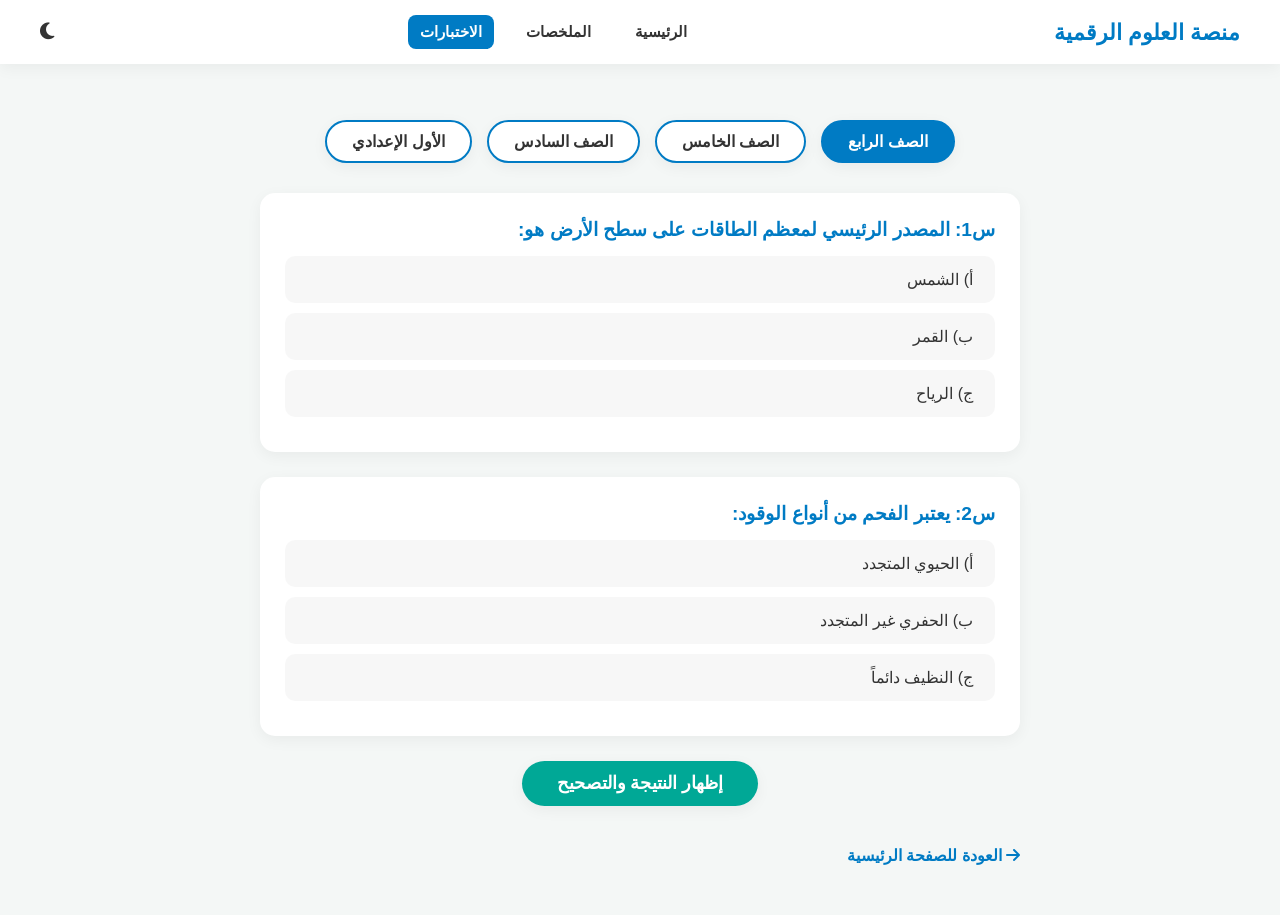
==== exams.html @ 0059476b "Create exams.html" ====
<!DOCTYPE html>
<html lang="ar" dir="rtl">
<head>
    <meta charset="UTF-8">
    <meta name="viewport" content="width=device-width, initial-scale=1.0">
    <title>الاختبارات الإلكترونية - منصة العلوم</title>
    <link rel="stylesheet" href="https://cdnjs.cloudflare.com/ajax/libs/font-awesome/6.4.0/css/all.min.css">
    <link rel="stylesheet" href="style.css">
    <style>
        .tabs-container {
            display: flex;
            justify-content: center;
            gap: 15px;
            margin: 120px auto 30px auto;
            max-width: 800px;
            padding: 0 20px;
            flex-wrap: wrap;
        }
        .tab-btn {
            background-color: var(--card-bg);
            color: var(--text-color);
            border: 2px solid var(--primary-color);
            padding: 10px 25px;
            border-radius: 50px;
            cursor: pointer;
            font-weight: bold;
            font-size: 1rem;
            transition: 0.3s;
            box-shadow: var(--shadow);
        }
        .tab-btn.active, .tab-btn:hover {
            background-color: var(--primary-color);
            color: white;
        }
        .quiz-container {
            max-width: 800px;
            margin: 0 auto 50px auto;
            padding: 0 20px;
        }
        .grade-exam {
            display: none;
        }
        .grade-exam.active {
            display: block;
        }
        .question-card {
            background-color: var(--card-bg);
            border-radius: 15px;
            padding: 25px;
            margin-bottom: 25px;
            box-shadow: var(--shadow);
        }
        .question-card h3 {
            color: var(--primary-color);
            margin-bottom: 15px;
            font-size: 1.2rem;
        }
        .options-list {
            list-style: none;
            padding: 0;
        }
        .option-item {
            background: rgba(0, 0, 0, 0.03);
            border: 2px solid transparent;
            padding: 12px 20px;
            border-radius: 10px;
            margin-bottom: 10px;
            cursor: pointer;
            transition: 0.2s;
            font-size: 1rem;
        }
        .option-item:hover {
            border-color: var(--primary-color);
        }
        .option-item.selected {
            border-color: var(--primary-color);
            background: rgba(0, 114, 206, 0.1);
        }
        .submit-btn {
            background-color: var(--accent-color);
            color: white;
            border: none;
            padding: 12px 35px;
            border-radius: 50px;
            font-size: 1.1rem;
            font-weight: bold;
            cursor: pointer;
            display: block;
            margin: 20px auto;
            box-shadow: var(--shadow);
            transition: 0.3s;
        }
        .submit-btn:hover {
            transform: translateY(-2px);
        }
        .result-box {
            display: none;
            background: var(--card-bg);
            padding: 20px;
            border-radius: 15px;
            text-align: center;
            font-size: 1.3rem;
            font-weight: bold;
            margin-top: 20px;
            box-shadow: var(--shadow);
            color: var(--primary-color);
        }
        .correct {
            background-color: #d4edda !important;
            border-color: #28a745 !important;
            color: #155724 !important;
        }
        .wrong {
            background-color: #f8d7da !important;
            border-color: #dc3545 !important;
            color: #721c24 !important;
        }
        .back-btn {
            display: inline-block;
            margin-top: 20px;
            color: var(--primary-color);
            text-decoration: none;
            font-weight: bold;
        }
        body.dark-theme .option-item {
            background: rgba(255, 255, 255, 0.05);
        }
        body.dark-theme .correct {
            background-color: #1e4620 !important;
            color: #a3e6a1 !important;
        }
        body.dark-theme .wrong {
            background-color: #58181c !important;
            color: #f8a5ac !important;
        }
    </style>
</head>
<body>

    <!-- الشريط العلوي -->
    <nav class="top-nav">
        <div class="nav-container">
            <div class="platform-name">منصة العلوم الرقمية</div>
            <div class="nav-links">
                <a href="index.html">الرئيسية</a>
                <a href="summaries.html">الملخصات</a>
                <a href="exams.html" class="active">الاختبارات</a>
            </div>
            <button id="theme-toggle" class="theme-btn"><i class="fas fa-moon"></i></button>
        </div>
    </nav>

    <!-- أزرار اختيار الصف الدراسي -->
    <div class="tabs-container">
        <button class="tab-btn active" onclick="switchGradeExam('exam4')">الصف الرابع</button>
        <button class="tab-btn" onclick="switchGradeExam('exam5')">الصف الخامس</button>
        <button class="tab-btn" onclick="switchGradeExam('exam6')">الصف السادس</button>
        <button class="tab-btn" onclick="switchGradeExam('exam1prep')">الأول الإعدادي</button>
    </div>

    <!-- حاوية الأسئلة -->
    <main class="quiz-container">

        <!-- اختبار الصف الرابع -->
        <div id="exam4" class="grade-exam active">
            <div class="question-card" data-correct="1">
                <h3>س1: المصدر الرئيسي لمعظم الطاقات على سطح الأرض هو:</h3>
                <div class="options-list">
                    <div class="option-item" onclick="selectOption(this, 1)">أ) الشمس</div>
                    <div class="option-item" onclick="selectOption(this, 2)">ب) القمر</div>
                    <div class="option-item" onclick="selectOption(this, 3)">ج) الرياح</div>
                </div>
            </div>
            <div class="question-card" data-correct="2">
                <h3>س2: يعتبر الفحم من أنواع الوقود:</h3>
                <div class="options-list">
                    <div class="option-item" onclick="selectOption(this, 1)">أ) الحيوي المتجدد</div>
                    <div class="option-item" onclick="selectOption(this, 2)">ب) الحفري غير المتجدد</div>
                    <div class="option-item" onclick="selectOption(this, 3)">ج) النظيف دائماً</div>
                </div>
            </div>
            <button class="submit-btn" onclick="checkQuiz('exam4')">إظهار النتيجة والتصحيح</button>
            <div class="result-box"></div>
        </div>

        <!-- اختبار الصف الخامس -->
        <div id="exam5" class="grade-exam">
            <div class="question-card" data-correct="3">
                <h3>س1: يقوم النبات بصنع غذائه في الأوراق من خلال عملية:</h3>
                <div class="options-list">
                    <div class="option-item" onclick="selectOption(this, 1)">أ) التنفس</div>
                    <div class="option-item" onclick="selectOption(this, 2)">ب) الهضم</div>
                    <div class="option-item" onclick="selectOption(this, 3)">ج) البناء الضوئي</div>
                </div>
            </div>
            <button class="submit-btn" onclick="checkQuiz('exam5')">إظهار النتيجة والتصحيح</button>
            <div class="result-box"></div>
        </div>

        <!-- اختبار الصف السادس -->
        <div id="exam6" class="grade-exam">
            <div class="question-card" data-correct="2">
                <h3>س1: الجزء الذي يتواجد في الخلية النباتية ولا يتواجد في الخلية الحيوانية هو:</h3>
                <div class="options-list">
                    <div class="option-item" onclick="selectOption(this, 1)">أ) النواة</div>
                    <div class="option-item" onclick="selectOption(this, 2)">ب) الجدار الخلوي</div>
                    <div class="option-item" onclick="selectOption(this, 3)">ج) الغشاء الخلوي</div>
                </div>
            </div>
            <button class="submit-btn" onclick="checkQuiz('exam6')">إظهار النتيجة والتصحيح</button>
            <div class="result-box"></div>
        </div>

        <!-- اختبار الأول الإعدادي -->
        <div id="exam1prep" class="grade-exam">
            <div class="question-card" data-correct="1">
                <h3>س1: كل ما له كتلة وحجم ويشغل حيزاً من الفراغ يُعرف بـ:</h3>
                <div class="options-list">
                    <div class="option-item" onclick="selectOption(this, 1)">أ) المادة</div>
                    <div class="option-item" onclick="selectOption(this, 2)">ب) الطاقة</div>
                    <div class="option-item" onclick="selectOption(this, 3)">ج) الكثافة</div>
                </div>
            </div>
            <button class="submit-btn" onclick="checkQuiz('exam1prep')">إظهار النتيجة والتصحيح</button>
            <div class="result-box"></div>
        </div>

        <a href="index.html" class="back-btn"><i class="fas fa-arrow-right"></i> العودة للصفحة الرئيسية</a>
    </main>

    <script src="script.js"></script>
    <script>
        function switchGradeExam(examId) {
            document.querySelectorAll('.grade-exam').forEach(el => el.classList.remove('active'));
            document.querySelectorAll('.tab-btn').forEach(btn => btn.classList.remove('active'));
            document.getElementById(examId).classList.add('active');
            event.currentTarget.classList.add('active');
        }

        function selectOption(element, index) {
            const parent = element.parentElement;
            parent.querySelectorAll('.option-item').forEach(opt => opt.classList.remove('selected'));
            element.classList.add('selected');
            element.dataset.value = index;
        }

        function checkQuiz(examId) {
            const examContainer = document.getElementById(examId);
            const questions = examContainer.querySelectorAll('.question-card');
            let score = 0;

            questions.forEach(q => {
                const correctVal = parseInt(q.dataset.correct);
                const selectedOpt = q.querySelector('.option-item.selected');
                const options = q.querySelectorAll('.option-item');

                options.forEach((opt, idx) => {
                    opt.classList.remove('correct', 'wrong');
                    if (idx + 1 === correctVal) {
                        opt.classList.add('correct');
                    }
                });

                if (selectedOpt) {
                    const userVal = parseInt(selectedOpt.dataset.value);
                    if (userVal === correctVal) {
                        score++;
                    } else {
                        selectedOpt.classList.add('wrong');
                    }
                }
            });

            const resultBox = examContainer.querySelector('.result-box');
            resultBox.style.display = 'block';
            resultBox.innerHTML = `درجتك هي: ${score} من ${questions.length} 🎯`;
        }
    </script>
</body>
</html>
---- style.css ----
/* إعادة ضبط عامة للموقع */
* {
    margin: 0;
    padding: 0;
    box-sizing: border-box;
    font-family: 'Segoe UI', Tahoma, Geneva, Verdana, sans-serif;
}

:root {
    --bg-color: #f4f7f6;
    --text-color: #333333;
    --card-bg: #ffffff;
    --primary-color: #007bc4;
    --accent-color: #00a896;
    --nav-bg: #ffffff;
    --shadow: 0 4px 15px rgba(0,0,0,0.05);
}

body {
    background-color: var(--bg-color);
    color: var(--text-color);
    transition: all 0.3s ease;
}

/* الشريط العلوي الثابت */
.top-nav {
    position: fixed;
    top: 0;
    left: 0;
    width: 100%;
    background-color: var(--nav-bg);
    box-shadow: var(--shadow);
    z-index: 1000;
    padding: 15px 20px;
}

.nav-container {
    max-width: 1200px;
    margin: 0 auto;
    display: flex;
    justify-content: space-between;
    align-items: center;
}

.platform-name {
    font-size: 1.4rem;
    font-weight: bold;
    color: var(--primary-color);
}

.nav-links {
    display: flex;
    gap: 20px;
}

.nav-links a {
    text-decoration: none;
    color: var(--text-color);
    font-weight: 600;
    font-size: 0.95rem;
    padding: 8px 12px;
    border-radius: 8px;
    transition: 0.2s;
}

.nav-links a:hover, .nav-links a.active {
    background-color: var(--primary-color);
    color: white;
}

.theme-btn {
    background: none;
    border: none;
    font-size: 1.2rem;
    cursor: pointer;
    color: var(--text-color);
}

/* واجهة الترحيب والبحث */
.hero-section {
    background: linear-gradient(135deg, #007bc4 0%, #00a896 100%);
    color: white;
    text-align: center;
    padding: 140px 20px 80px 20px;
    border-radius: 0 0 30px 30px;
}

.hero-content h1 {
    font-size: 2.2rem;
    margin-bottom: 10px;
}

.hero-content p {
    font-size: 1.1rem;
    opacity: 0.9;
    margin-bottom: 30px;
}

/* مربع البحث الذكي */
.search-box {
    display: flex;
    max-width: 600px;
    margin: 0 auto;
    background: white;
    padding: 6px;
    border-radius: 50px;
    box-shadow: 0 8px 20px rgba(0,0,0,0.15);
}

.search-box input {
    flex: 1;
    border: none;
    outline: none;
    padding: 12px 20px;
    font-size: 1rem;
    border-radius: 50px;
}

.search-box button {
    background-color: var(--accent-color);
    border: none;
    color: white;
    width: 45px;
    height: 45px;
    border-radius: 50px;
    cursor: pointer;
    transition: 0.2s;
}

.search-box button:hover {
    background-color: var(--primary-color);
}

/* شبكة البطاقات التفاعلية */
.main-content {
    max-width: 1200px;
    margin: 40px auto;
    padding: 0 20px;
}

.section-title {
    text-align: center;
    margin-bottom: 30px;
    font-size: 1.8rem;
    position: relative;
}

.grid-cards {
    display: grid;
    grid-template-columns: repeat(auto-fit, minmax(280px, 1fr));
    gap: 25px;
}

.section-card {
    background-color: var(--card-bg);
    padding: 30px 20px;
    border-radius: 20px;
    text-align: center;
    box-shadow: var(--shadow);
    transition: transform 0.3s ease, box-shadow 0.3s ease;
    cursor: pointer;
    border: 1px solid rgba(0,0,0,0.02);
}

.section-card:hover {
    transform: translateY(-5px);
    box-shadow: 0 10px 25px rgba(0,0,0,0.08);
}

.card-icon {
    font-size: 2.5rem;
    color: var(--primary-color);
    margin-bottom: 15px;
}

.section-card h3 {
    font-size: 1.25rem;
    margin-bottom: 10px;
    color: var(--text-color);
}

.section-card p {
    font-size: 0.9rem;
    color: #666;
    line-height: 1.6;
}

/* تذييل الصفحة */
.main-footer {
    text-align: center;
    padding: 25px;
    background-color: var(--nav-bg);
    box-shadow: 0 -4px 15px rgba(0,0,0,0.02);
    margin-top: 60px;
    font-weight: 500;
}

/* التجاوب مع الهواتف الذكية */
@media (max-width: 768px) {
    .nav-links {
        display: none;
    }
    .hero-content h1 {
        font-size: 1.7rem;
    }
    .grid-cards {
        grid-template-columns: 1fr;
    }
}
/* ألوان الوضع الليلي الذكي */
body.dark-theme {
    --bg-color: #121212;
    --text-color: #e0e0e0;
    --card-bg: #1e1e1e;
    --nav-bg: #1e1e1e;
    --shadow: 0 4px 15px rgba(0,0,0,0.3);
}
body.dark-theme .search-box {
    background: #2a2a2a;
}
body.dark-theme .search-box input {
    background: #2a2a2a;
    color: white;
}
body.dark-theme .nav-links a {
    color: #e0e0e0;
}
body.dark-theme .section-card p {
    color: #bbb;
}
body.dark-theme .section-card h3 {
    color: #fff;
}
body.dark-theme .section-title {
    color: #fff;
}
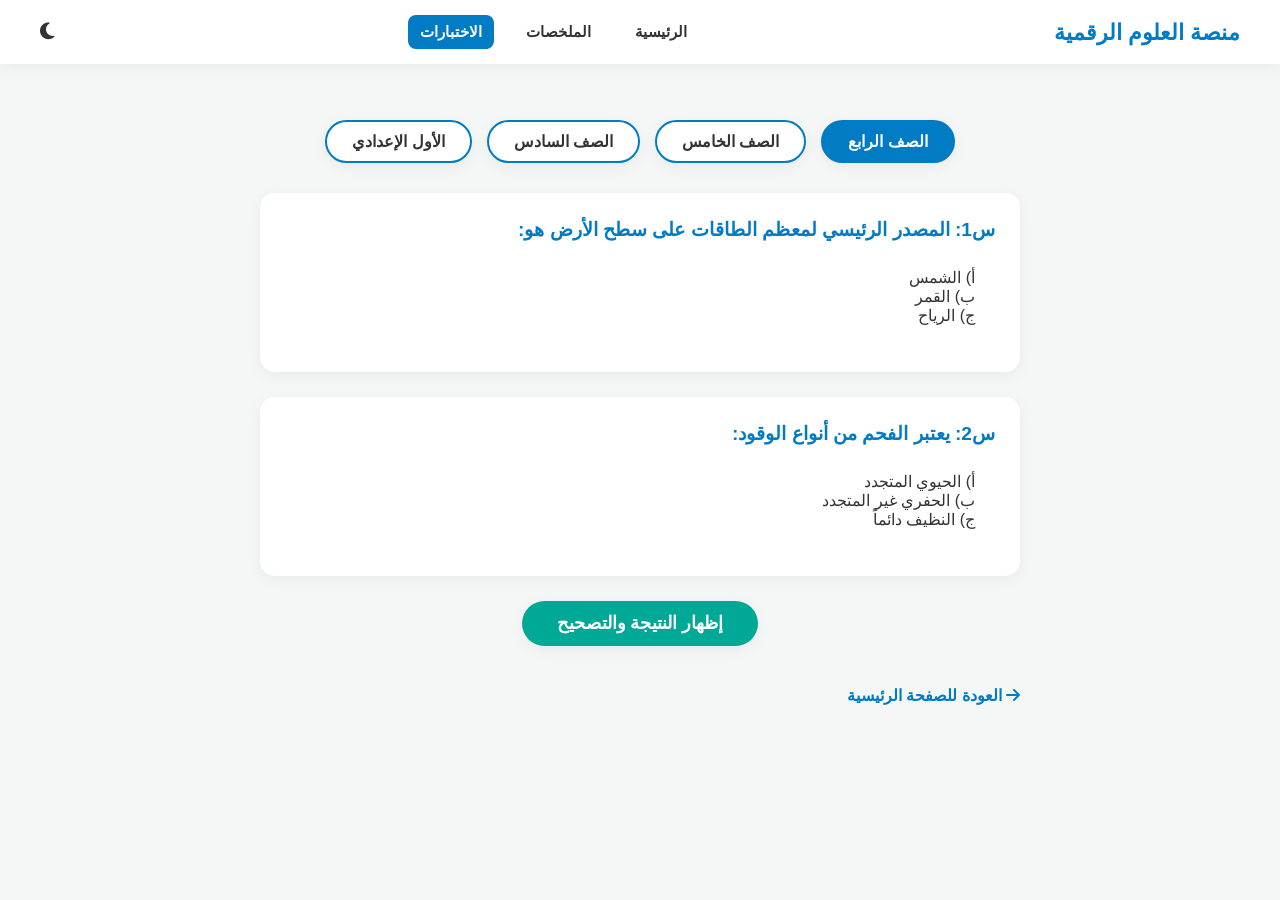
==== commit 56eb5e68: "Update exams.html" ====
--- a/exams.html
+++ b/exams.html
@@ -56,11 +56,13 @@
             font-size: 1.2rem;
         }
         .options-list {
-            list-style: none;
-            padding: 0;
-        }
-        .option-item {
-            background: rgba(0, 0, 0, 0.03);
+           <a href="exams.html" style="text-decoration: none; color: inherit; display: block;">
+            <div class="section-card">
+                <div class="card-icon"><i class="fas fa-file-signature"></i></div>
+                <h3>📝 الاختبارات الإلكترونية</h3>
+                <p>تَحَدَّ نفسك واعرف درجتك فوراً مع التصحيح التلقائي.</p>
+            </div>
+        </a>
             border: 2px solid transparent;
             padding: 12px 20px;
             border-radius: 10px;
